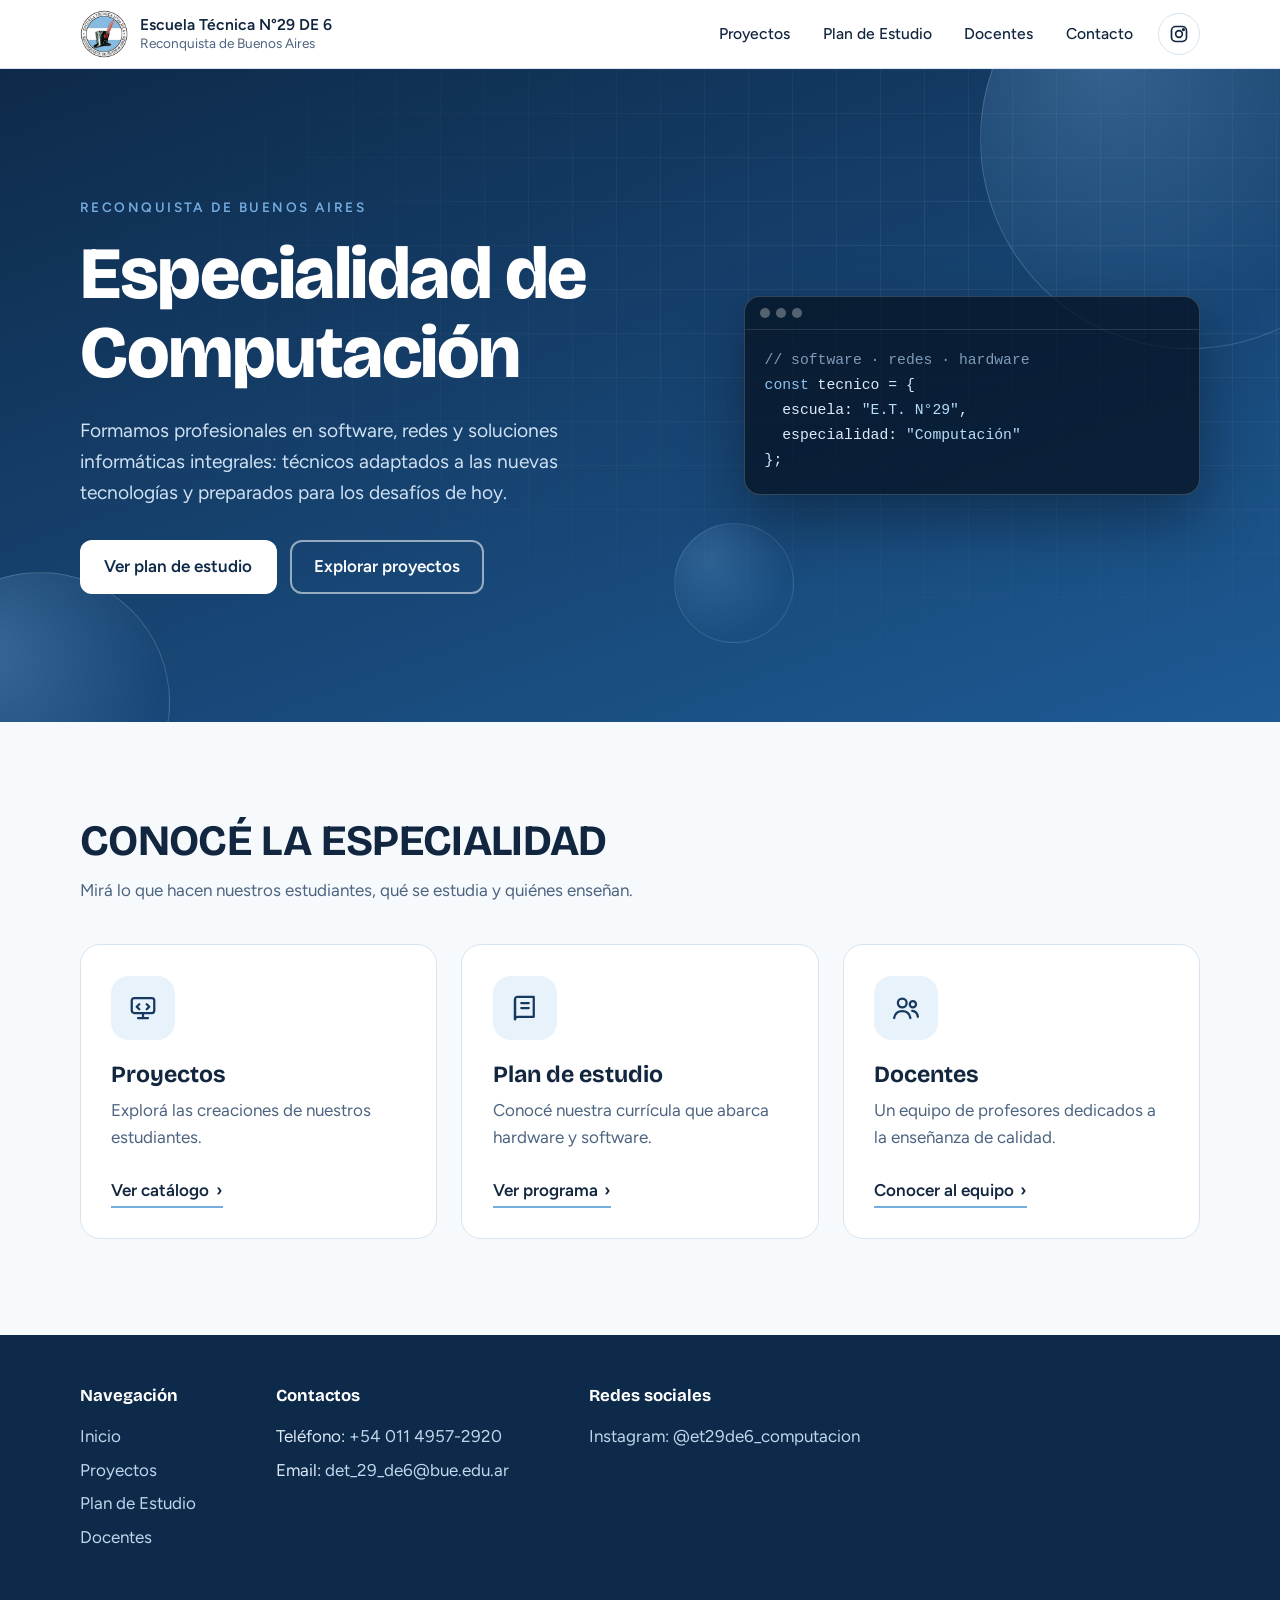
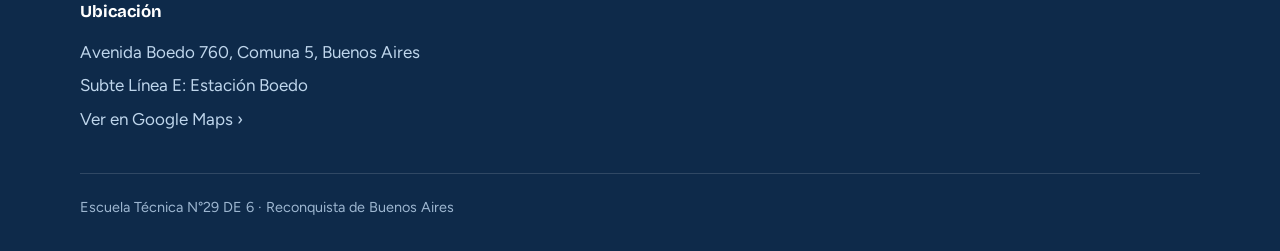
==== index.html @ 1ae5fbd4 "Add files via upload" ====
<!DOCTYPE html>
<html lang="es">
<head>
<meta charset="utf-8">
<meta name="viewport" content="width=device-width, initial-scale=1, viewport-fit=cover">
<title>Especialidad de Computación · Escuela Técnica N°29 DE 6</title>
<link href="https://fonts.googleapis.com/css2?family=Bricolage+Grotesque:wght@600;700;800&family=Figtree:wght@400;500;600&display=swap" rel="stylesheet">
<link rel="stylesheet" href="global.css">
<link rel="stylesheet" href="inicio.css">
</head>
<body>
<header>
  <div class="wrap bar">
    <a class="brand" href="index.html" aria-label="Inicio">
      <!-- Se mantiene la imagen original -->
      <img src="logo.jpg" width="48" height="48" alt="Escudo de la Escuela Técnica N°29 DE 6" style="border-radius:50%;flex:none;display:block;background:#fff">
      <span>Escuela Técnica N°29 DE 6<small>Reconquista de Buenos Aires</small></span>
    </a>
    <button class="burger" aria-label="Abrir menú" aria-expanded="false" aria-controls="menu">
      <svg width="22" height="22" viewBox="0 0 24 24" fill="none" stroke="currentColor" stroke-width="2" stroke-linecap="round"><path d="M3 6h18M3 12h18M3 18h18"/></svg>
    </button>
    <nav class="main" id="menu" aria-label="Principal">
      <!-- ¡ENLACES CORREGIDOS A HTML! -->
      <a href="proyectos.html">Proyectos</a>
      <a href="plan.html">Plan de Estudio</a>
      <a href="docentes.html">Docentes</a>
      <a href="#contacto">Contacto</a>
      <a class="ig" href="https://www.instagram.com/et29de6_computacion" target="_blank" rel="noopener" aria-label="Instagram de la escuela">
        <svg width="20" height="20" viewBox="0 0 24 24" fill="none" stroke="currentColor" stroke-width="2"><rect x="3" y="3" width="18" height="18" rx="5"/><circle cx="12" cy="12" r="4"/><circle cx="17.3" cy="6.7" r="1" fill="currentColor"/></svg>
      </a>
    </nav>
  </div>
</header>

<main id="inicio">
  <div class="hero">
    <span class="ell e1"></span><span class="ell e2"></span><span class="ell e3"></span>
    <div class="wrap">
      <div>
        <p class="eyebrow">Reconquista de Buenos Aires</p>
        <h1>Especialidad de Computación</h1>
        <p>Formamos profesionales en software, redes y soluciones informáticas integrales: técnicos adaptados a las nuevas tecnologías y preparados para los desafíos de hoy.</p>
        <div class="cta">
          <!-- ¡ENLACES CORREGIDOS A HTML! -->
          <a class="btn primary" href="plan.html">Ver plan de estudio</a>
          <a class="btn ghost" href="proyectos.html">Explorar proyectos</a>
        </div>
      </div>
      <div class="term" aria-hidden="true">
        <div class="top"><i></i><i></i><i></i></div>
<pre><span class="c">// software · redes · hardware</span>
<span class="k">const</span> tecnico = {
  escuela: <span class="s">"E.T. N°29"</span>,
  especialidad: <span class="s">"Computación"</span>
};</pre>
      </div>
    </div>
  </div>
  <section class="explore" id="explorar">
    <div class="wrap">
      <div class="head">
        <h2>Conocé la especialidad</h2>
        <p>Mirá lo que hacen nuestros estudiantes, qué se estudia y quiénes enseñan.</p>
      </div>
      <div class="grid">
        <!-- ¡ENLACES CORREGIDOS A HTML! -->
        <a class="card" href="proyectos.html">
          <span class="ico"><svg width="30" height="30" viewBox="0 0 24 24" fill="none" stroke="currentColor" stroke-width="1.8" stroke-linecap="round" stroke-linejoin="round" aria-hidden="true"><rect x="3" y="4" width="18" height="12" rx="2"/><path d="M8 20h8M12 16v4M9 9l-2 2 2 2M15 9l2 2-2 2"/></svg></span>
          <h3>Proyectos</h3>
          <p>Explorá las creaciones de nuestros estudiantes.</p>
          <span class="go">Ver catálogo <span aria-hidden="true">›</span></span>
        </a>
        <a class="card" href="plan.html">
          <span class="ico"><svg width="30" height="30" viewBox="0 0 24 24" fill="none" stroke="currentColor" stroke-width="1.8" stroke-linecap="round" stroke-linejoin="round" aria-hidden="true"><path d="M4 5a2 2 0 0 1 2-2h13v16H6a2 2 0 0 0-2 2z"/><path d="M4 21V5M9 8h6M9 12h6"/></svg></span>
          <h3>Plan de estudio</h3>
          <p>Conocé nuestra currícula que abarca hardware y software.</p>
          <span class="go">Ver programa <span aria-hidden="true">›</span></span>
        </a>
        <a class="card" href="docentes.html">
          <span class="ico"><svg width="30" height="30" viewBox="0 0 24 24" fill="none" stroke="currentColor" stroke-width="1.8" stroke-linecap="round" stroke-linejoin="round" aria-hidden="true"><circle cx="9" cy="8" r="3.5"/><path d="M2.5 20c.6-3.6 3.2-5.5 6.5-5.5s5.9 1.9 6.5 5.5"/><circle cx="17.5" cy="9" r="2.5"/><path d="M17 14.3c2.5.2 4.1 1.8 4.5 4.7"/></svg></span>
          <h3>Docentes</h3>
          <p>Un equipo de profesores dedicados a la enseñanza de calidad.</p>
          <span class="go">Conocer al equipo <span aria-hidden="true">›</span></span>
        </a>
      </div>
    </div>
  </section>
</main>

<!-- Footer compartido -->
<footer id="contacto">
  <div class="wrap">
    <div class="fgrid">
      <!-- ¡ENLACES CORREGIDOS A HTML! -->
      <div><h4>Navegación</h4><ul><li><a href="index.html">Inicio</a></li><li><a href="proyectos.html">Proyectos</a></li><li><a href="plan.html">Plan de Estudio</a></li><li><a href="docentes.html">Docentes</a></li></ul></div>
      <div><h4>Contactos</h4><ul><li>Teléfono: <a href="tel:+541149572920">+54 011 4957-2920</a></li><li>Email: <a href="mailto:det_29_de6@bue.edu.ar">det_29_de6@bue.edu.ar</a></li></ul></div>
      <div><h4>Redes sociales</h4><ul><li><a href="https://www.instagram.com/et29de6_computacion" target="_blank" rel="noopener">Instagram: @et29de6_computacion</a></li></ul></div>
      <div><h4>Ubicación</h4><address>Avenida Boedo 760, Comuna 5, Buenos Aires<span>Subte Línea E: Estación Boedo</span><a href="https://www.google.com/maps/search/?api=1&query=Escuela+T%C3%A9cnica+29+Avenida+Boedo+760+Buenos+Aires" target="_blank" rel="noopener">Ver en Google Maps ›</a></address></div>
    </div>
    <div class="legal">Escuela Técnica N°29 DE 6 · Reconquista de Buenos Aires</div>
  </div>
</footer>
<script src="menu.js"></script>
</body>
</html>
---- global.css ----
:root {
  --celeste:#74ACDF; --celeste-soft:#E8F2FB; --navy:#0E2A4A; --navy-2:#16395F;
  --bg:#F7FAFD; --surface:#FFFFFF; --text:#12263F; --muted:#4D6480; --line:#D7E3F0;
  --hero-a:#0E2A4A; --hero-b:#1E5A94; --on-hero:#FFFFFF;--blue:#1F5FA8;--blue-d:#174A85;--accent:#1F5FA8; --on-hero-muted:#CFE1F3;
  box-sizing:border-box; padding-top:env(safe-area-inset-top,0px); padding-bottom:env(safe-area-inset-bottom,0px);
}
@media (prefers-color-scheme:dark){
  :root:not([data-theme="light"]){--bg:#0B1B2E;--surface:#12294A;--text:#EAF2FB;--muted:#A9BED6;--line:#244467;--celeste-soft:#173659;--hero-a:#071526;--hero-b:#133F6B;--accent:#74ACDF}
}
:root[data-theme="dark"]{--accent:#74ACDF;--bg:#0B1B2E;--surface:#12294A;--text:#EAF2FB;--muted:#A9BED6;--line:#244467;--celeste-soft:#173659;--hero-a:#071526;--hero-b:#133F6B}
html{scroll-padding-top:calc(env(safe-area-inset-top,0px) + 76px);scroll-behavior:smooth}
*,*::before,*::after{box-sizing:border-box}
body{margin:0;background:var(--bg);color:var(--text);font-family:"Figtree",system-ui,-apple-system,"Segoe UI",sans-serif;font-size:1.0625rem;line-height:1.6}
h1,h2,h3{font-family:"Bricolage Grotesque","Figtree",system-ui,sans-serif;line-height:1.08;margin:0}
a{color:inherit; text-decoration:none}
:focus-visible{outline:3px solid var(--celeste);outline-offset:3px;border-radius:6px}
.wrap{width:min(1120px,100% - 2.5rem);margin-inline:auto}

/* Header */
header{position:sticky;top:0;z-index:10;background:color-mix(in srgb,var(--surface) 92%,transparent);backdrop-filter:blur(10px);border-bottom:1px solid var(--line);padding-top:env(safe-area-inset-top,0px)}
.bar{display:flex;align-items:center;gap:1.5rem;min-height:68px}
.brand{display:flex;align-items:center;gap:.75rem;font-weight:600;line-height:1.2;font-size:.98rem}
.brand svg{flex:none}
.brand small{display:block;font-weight:400;color:var(--muted);font-size:.85rem}
nav.main{margin-left:auto;display:flex;align-items:center;gap:.25rem}
nav.main a{padding:.55rem .9rem;border-radius:999px;font-weight:500;font-size:.98rem;color:var(--text)}
nav.main a:hover, nav.main a.active{background:var(--celeste-soft)}
.ig{display:grid;place-items:center;width:42px;height:42px;border-radius:50%;border:1px solid var(--line);margin-left:.4rem}
nav.main .ig{padding:0}
.ig:hover{background:var(--celeste-soft)}
.burger{display:none;margin-left:auto;width:44px;height:44px;border:1px solid var(--line);border-radius:12px;background:transparent;color:var(--text);cursor:pointer}

/* Footer */
footer{background:var(--navy);color:#DCE9F6;padding:3rem 0 calc(2rem + env(safe-area-inset-bottom,0px))}
.fgrid{display:flex;flex-wrap:wrap;gap:3rem 5rem}
footer h4{margin:0 0 .8rem;font-family:"Bricolage Grotesque",sans-serif;font-size:1.05rem;color:#fff}
footer ul{list-style:none;margin:0;padding:0;display:grid;gap:.4rem}
footer a{color:#BFD6EC}
footer a:hover{color:#fff;text-decoration:underline}
footer address{font-style:normal;display:grid;gap:.4rem;color:#BFD6EC}
.legal{margin-top:2.5rem;padding-top:1.4rem;border-top:1px solid rgba(255,255,255,.14);font-size:.9rem;color:#9DB6D0}

@media (max-width:860px){
  .burger{display:grid;place-items:center}
  nav.main{display:none;position:absolute;left:0;right:0;top:100%;flex-direction:column;align-items:stretch;background:var(--surface);border-bottom:1px solid var(--line);padding:.8rem 1.25rem 1.2rem}
  nav.main.open{display:flex}
  nav.main a{padding:.85rem 1rem}
  .ig{margin:.4rem 0 0;width:100%;border-radius:12px;height:46px}
}
---- inicio.css ----
.hero{position:relative;overflow:hidden;color:var(--on-hero);background:linear-gradient(160deg,var(--hero-a),var(--hero-b));padding:clamp(4rem,10vw,8rem) 0 clamp(4.5rem,10vw,8rem)}
.hero::before{content:"";position:absolute;inset:0;background-image:linear-gradient(rgba(255,255,255,.06) 1px,transparent 1px),linear-gradient(90deg,rgba(255,255,255,.06) 1px,transparent 1px);background-size:44px 44px;mask-image:radial-gradient(ellipse at 80% 30%,#000 10%,transparent 70%)}
.hero .wrap{position:relative;display:grid;grid-template-columns:1.15fr .85fr;gap:3rem;align-items:center}
.hero h1{font-size:clamp(2.6rem,6.2vw,4.6rem);font-weight:800;letter-spacing:-.02em}
.hero p{max-width:34rem;margin:1.4rem 0 2rem;font-size:1.2rem;color:var(--on-hero-muted)}
.cta{display:flex;flex-wrap:wrap;gap:.8rem}
.btn{display:inline-flex;align-items:center;min-height:48px;padding:.7rem 1.4rem;border-radius:12px;font-weight:600;border:2px solid transparent}
.btn.primary{background:#fff;color:var(--navy)}
.btn.primary:hover{background:var(--celeste-soft)}
.btn.ghost{border-color:rgba(255,255,255,.55);color:#fff}
.btn.ghost:hover{background:rgba(255,255,255,.12)}
.term{background:rgba(5,16,30,.72);border:1px solid rgba(255,255,255,.18);border-radius:16px;box-shadow:0 24px 60px rgba(0,0,0,.35);overflow:hidden;font-family:ui-monospace,SFMono-Regular,Menlo,Consolas,monospace;font-size:.92rem}
.term .top{display:flex;gap:6px;padding:.7rem .9rem;border-bottom:1px solid rgba(255,255,255,.12)}
.term .top i{width:10px;height:10px;border-radius:50%;background:rgba(255,255,255,.3)}
.term pre{margin:0;padding:1.1rem 1.2rem 1.3rem;color:#DCEBFA;line-height:1.7;overflow-x:auto}
.term .k{color:#8FC3F2} .term .s{color:#B9DBFA} .term .c{color:#7F9BB8}
section.explore{padding:clamp(3.5rem,8vw,6rem) 0}
.head{max-width:36rem;margin-bottom:2.5rem}
.head h2{font-size:clamp(1.9rem,4vw,2.7rem);font-weight:700;letter-spacing:-.015em;text-transform:uppercase}
.head p{color:var(--muted);margin:.8rem 0 0}
.grid{display:grid;grid-template-columns:repeat(3,1fr);gap:1.5rem}
.card{display:flex;flex-direction:column;background:var(--surface);border:1px solid var(--line);border-radius:20px;padding:1.9rem;transition:transform .2s,border-color .2s}
.card:hover{transform:translateY(-4px);border-color:var(--celeste)}
.ico{display:grid;place-items:center;width:64px;height:64px;border-radius:18px;background:var(--celeste-soft);color:var(--navy-2);margin-bottom:1.4rem}
.card h3{font-size:1.45rem;font-weight:700;margin-bottom:.6rem}
.card p{margin:0 0 1.6rem;color:var(--muted);flex:1}
.card .go{font-weight:600;display:inline-flex;align-items:center;gap:.4rem;border-bottom:2px solid var(--celeste);align-self:flex-start;padding-bottom:2px}
.eyebrow{margin:0 0 1rem!important;font-size:.85rem!important;font-weight:600;letter-spacing:.18em;text-transform:uppercase;color:var(--celeste)!important}
.ell{position:absolute;border-radius:50%;pointer-events:none;border:1px solid rgba(255,255,255,.16);background:radial-gradient(circle at 30% 30%,rgba(116,172,223,.35),rgba(116,172,223,0) 70%)}
.e1{width:420px;height:420px;right:-120px;top:-140px}.e2{width:260px;height:260px;left:-90px;bottom:-110px}.e3{width:120px;height:120px;right:38%;bottom:12%;opacity:.7}
@media (max-width:860px){.hero .wrap{grid-template-columns:1fr} .term{display:none} .grid{grid-template-columns:1fr}}
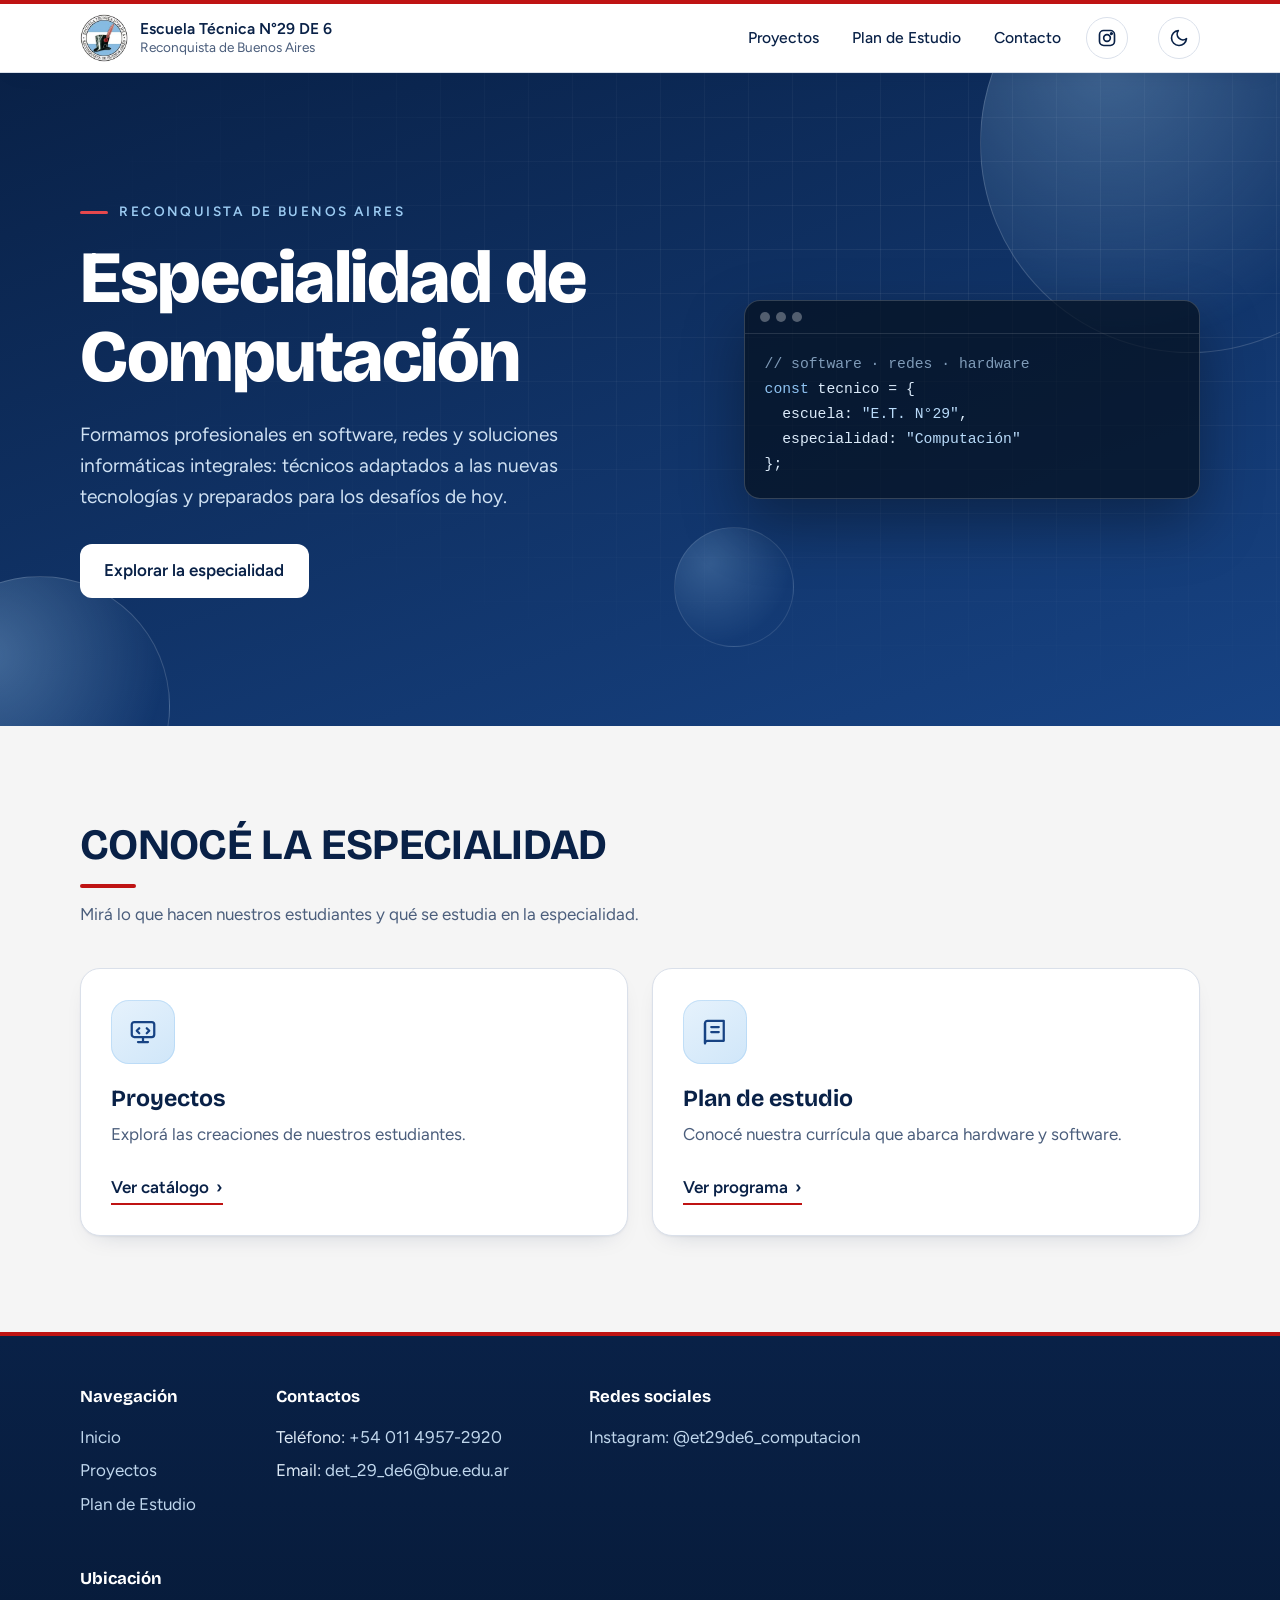
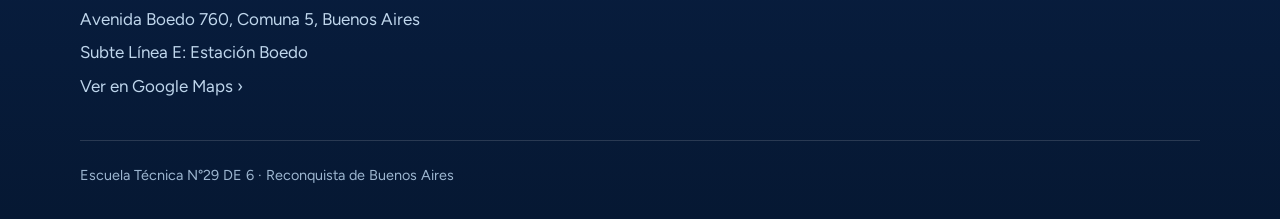
==== commit 9f855448: "Add files via upload" ====
--- a/index.html
+++ b/index.html
@@ -1,105 +1,97 @@
-<!DOCTYPE html>
-<html lang="es">
-<head>
-<meta charset="utf-8">
-<meta name="viewport" content="width=device-width, initial-scale=1, viewport-fit=cover">
-<title>Especialidad de Computación · Escuela Técnica N°29 DE 6</title>
-<link href="https://fonts.googleapis.com/css2?family=Bricolage+Grotesque:wght@600;700;800&family=Figtree:wght@400;500;600&display=swap" rel="stylesheet">
-<link rel="stylesheet" href="global.css">
-<link rel="stylesheet" href="inicio.css">
-</head>
-<body>
-<header>
-  <div class="wrap bar">
-    <a class="brand" href="index.html" aria-label="Inicio">
-      <!-- Se mantiene la imagen original -->
-      <img src="logo.jpg" width="48" height="48" alt="Escudo de la Escuela Técnica N°29 DE 6" style="border-radius:50%;flex:none;display:block;background:#fff">
-      <span>Escuela Técnica N°29 DE 6<small>Reconquista de Buenos Aires</small></span>
-    </a>
-    <button class="burger" aria-label="Abrir menú" aria-expanded="false" aria-controls="menu">
-      <svg width="22" height="22" viewBox="0 0 24 24" fill="none" stroke="currentColor" stroke-width="2" stroke-linecap="round"><path d="M3 6h18M3 12h18M3 18h18"/></svg>
-    </button>
-    <nav class="main" id="menu" aria-label="Principal">
-      <!-- ¡ENLACES CORREGIDOS A HTML! -->
-      <a href="proyectos.html">Proyectos</a>
-      <a href="plan.html">Plan de Estudio</a>
-      <a href="docentes.html">Docentes</a>
-      <a href="#contacto">Contacto</a>
-      <a class="ig" href="https://www.instagram.com/et29de6_computacion" target="_blank" rel="noopener" aria-label="Instagram de la escuela">
-        <svg width="20" height="20" viewBox="0 0 24 24" fill="none" stroke="currentColor" stroke-width="2"><rect x="3" y="3" width="18" height="18" rx="5"/><circle cx="12" cy="12" r="4"/><circle cx="17.3" cy="6.7" r="1" fill="currentColor"/></svg>
-      </a>
-    </nav>
-  </div>
-</header>
-
-<main id="inicio">
-  <div class="hero">
-    <span class="ell e1"></span><span class="ell e2"></span><span class="ell e3"></span>
-    <div class="wrap">
-      <div>
-        <p class="eyebrow">Reconquista de Buenos Aires</p>
-        <h1>Especialidad de Computación</h1>
-        <p>Formamos profesionales en software, redes y soluciones informáticas integrales: técnicos adaptados a las nuevas tecnologías y preparados para los desafíos de hoy.</p>
-        <div class="cta">
-          <!-- ¡ENLACES CORREGIDOS A HTML! -->
-          <a class="btn primary" href="plan.html">Ver plan de estudio</a>
-          <a class="btn ghost" href="proyectos.html">Explorar proyectos</a>
-        </div>
-      </div>
-      <div class="term" aria-hidden="true">
-        <div class="top"><i></i><i></i><i></i></div>
-<pre><span class="c">// software · redes · hardware</span>
-<span class="k">const</span> tecnico = {
-  escuela: <span class="s">"E.T. N°29"</span>,
-  especialidad: <span class="s">"Computación"</span>
-};</pre>
-      </div>
-    </div>
-  </div>
-  <section class="explore" id="explorar">
-    <div class="wrap">
-      <div class="head">
-        <h2>Conocé la especialidad</h2>
-        <p>Mirá lo que hacen nuestros estudiantes, qué se estudia y quiénes enseñan.</p>
-      </div>
-      <div class="grid">
-        <!-- ¡ENLACES CORREGIDOS A HTML! -->
-        <a class="card" href="proyectos.html">
-          <span class="ico"><svg width="30" height="30" viewBox="0 0 24 24" fill="none" stroke="currentColor" stroke-width="1.8" stroke-linecap="round" stroke-linejoin="round" aria-hidden="true"><rect x="3" y="4" width="18" height="12" rx="2"/><path d="M8 20h8M12 16v4M9 9l-2 2 2 2M15 9l2 2-2 2"/></svg></span>
-          <h3>Proyectos</h3>
-          <p>Explorá las creaciones de nuestros estudiantes.</p>
-          <span class="go">Ver catálogo <span aria-hidden="true">›</span></span>
-        </a>
-        <a class="card" href="plan.html">
-          <span class="ico"><svg width="30" height="30" viewBox="0 0 24 24" fill="none" stroke="currentColor" stroke-width="1.8" stroke-linecap="round" stroke-linejoin="round" aria-hidden="true"><path d="M4 5a2 2 0 0 1 2-2h13v16H6a2 2 0 0 0-2 2z"/><path d="M4 21V5M9 8h6M9 12h6"/></svg></span>
-          <h3>Plan de estudio</h3>
-          <p>Conocé nuestra currícula que abarca hardware y software.</p>
-          <span class="go">Ver programa <span aria-hidden="true">›</span></span>
-        </a>
-        <a class="card" href="docentes.html">
-          <span class="ico"><svg width="30" height="30" viewBox="0 0 24 24" fill="none" stroke="currentColor" stroke-width="1.8" stroke-linecap="round" stroke-linejoin="round" aria-hidden="true"><circle cx="9" cy="8" r="3.5"/><path d="M2.5 20c.6-3.6 3.2-5.5 6.5-5.5s5.9 1.9 6.5 5.5"/><circle cx="17.5" cy="9" r="2.5"/><path d="M17 14.3c2.5.2 4.1 1.8 4.5 4.7"/></svg></span>
-          <h3>Docentes</h3>
-          <p>Un equipo de profesores dedicados a la enseñanza de calidad.</p>
-          <span class="go">Conocer al equipo <span aria-hidden="true">›</span></span>
-        </a>
-      </div>
-    </div>
-  </section>
-</main>
-
-<!-- Footer compartido -->
-<footer id="contacto">
-  <div class="wrap">
-    <div class="fgrid">
-      <!-- ¡ENLACES CORREGIDOS A HTML! -->
-      <div><h4>Navegación</h4><ul><li><a href="index.html">Inicio</a></li><li><a href="proyectos.html">Proyectos</a></li><li><a href="plan.html">Plan de Estudio</a></li><li><a href="docentes.html">Docentes</a></li></ul></div>
-      <div><h4>Contactos</h4><ul><li>Teléfono: <a href="tel:+541149572920">+54 011 4957-2920</a></li><li>Email: <a href="mailto:det_29_de6@bue.edu.ar">det_29_de6@bue.edu.ar</a></li></ul></div>
-      <div><h4>Redes sociales</h4><ul><li><a href="https://www.instagram.com/et29de6_computacion" target="_blank" rel="noopener">Instagram: @et29de6_computacion</a></li></ul></div>
-      <div><h4>Ubicación</h4><address>Avenida Boedo 760, Comuna 5, Buenos Aires<span>Subte Línea E: Estación Boedo</span><a href="https://www.google.com/maps/search/?api=1&query=Escuela+T%C3%A9cnica+29+Avenida+Boedo+760+Buenos+Aires" target="_blank" rel="noopener">Ver en Google Maps ›</a></address></div>
-    </div>
-    <div class="legal">Escuela Técnica N°29 DE 6 · Reconquista de Buenos Aires</div>
-  </div>
-</footer>
-<script src="menu.js"></script>
-</body>
+<!DOCTYPE html>
+<html lang="es">
+<head>
+<meta charset="utf-8">
+<meta name="viewport" content="width=device-width, initial-scale=1, viewport-fit=cover">
+<title>Especialidad de Computación · Escuela Técnica N°29 DE 6</title>
+<link href="https://fonts.googleapis.com/css2?family=Bricolage+Grotesque:wght@600;700;800&family=Figtree:wght@400;500;600&display=swap" rel="stylesheet">
+<link rel="stylesheet" href="global.css">
+<link rel="stylesheet" href="inicio.css">
+<script src="menu.js"></script>
+</head>
+<body>
+<header>
+  <div class="wrap bar">
+    <a class="brand" href="index.html" aria-label="Inicio">
+      <!-- Se mantiene la imagen original -->
+      <img src="logo.jpg" width="48" height="48" alt="Escudo de la Escuela Técnica N°29 DE 6" style="border-radius:50%;flex:none;display:block;background:#fff">
+      <span>Escuela Técnica N°29 DE 6<small>Reconquista de Buenos Aires</small></span>
+    </a>
+    <button class="burger" aria-label="Abrir menú" aria-expanded="false" aria-controls="menu">
+      <svg width="22" height="22" viewBox="0 0 24 24" fill="none" stroke="currentColor" stroke-width="2" stroke-linecap="round"><path d="M3 6h18M3 12h18M3 18h18"/></svg>
+    </button>
+    <nav class="main" id="menu" aria-label="Principal">
+      <!-- ¡ENLACES CORREGIDOS A HTML! -->
+      <a href="proyectos.html">Proyectos</a>
+      <a href="plan.html">Plan de Estudio</a>
+      <a href="#contacto">Contacto</a>
+      <a class="ig" href="https://www.instagram.com/et29de6_computacion" target="_blank" rel="noopener" aria-label="Instagram de la escuela">
+        <svg width="20" height="20" viewBox="0 0 24 24" fill="none" stroke="currentColor" stroke-width="2"><rect x="3" y="3" width="18" height="18" rx="5"/><circle cx="12" cy="12" r="4"/><circle cx="17.3" cy="6.7" r="1" fill="currentColor"/></svg>
+      </a>
+    </nav>
+  </div>
+</header>
+
+<main id="inicio">
+  <div class="hero">
+    <span class="ell e1"></span><span class="ell e2"></span><span class="ell e3"></span>
+    <div class="wrap">
+      <div>
+        <p class="eyebrow">Reconquista de Buenos Aires</p>
+        <h1>Especialidad de Computación</h1>
+        <p>Formamos profesionales en software, redes y soluciones informáticas integrales: técnicos adaptados a las nuevas tecnologías y preparados para los desafíos de hoy.</p>
+        <div class="cta">
+          <!-- ¡ENLACES CORREGIDOS A HTML! -->
+          <a class="btn primary" href="#explorar">Explorar la especialidad</a>
+        </div>
+      </div>
+      <div class="term" aria-hidden="true">
+        <div class="top"><i></i><i></i><i></i></div>
+<pre><span class="c">// software · redes · hardware</span>
+<span class="k">const</span> tecnico = {
+  escuela: <span class="s">"E.T. N°29"</span>,
+  especialidad: <span class="s">"Computación"</span>
+};</pre>
+      </div>
+    </div>
+  </div>
+  <section class="explore" id="explorar">
+    <div class="wrap">
+      <div class="head">
+        <h2>Conocé la especialidad</h2>
+        <p>Mirá lo que hacen nuestros estudiantes y qué se estudia en la especialidad.</p>
+      </div>
+      <div class="grid">
+        <!-- ¡ENLACES CORREGIDOS A HTML! -->
+        <a class="card" href="proyectos.html">
+          <span class="ico"><svg width="30" height="30" viewBox="0 0 24 24" fill="none" stroke="currentColor" stroke-width="1.8" stroke-linecap="round" stroke-linejoin="round" aria-hidden="true"><rect x="3" y="4" width="18" height="12" rx="2"/><path d="M8 20h8M12 16v4M9 9l-2 2 2 2M15 9l2 2-2 2"/></svg></span>
+          <h3>Proyectos</h3>
+          <p>Explorá las creaciones de nuestros estudiantes.</p>
+          <span class="go">Ver catálogo <span aria-hidden="true">›</span></span>
+        </a>
+        <a class="card" href="plan.html">
+          <span class="ico"><svg width="30" height="30" viewBox="0 0 24 24" fill="none" stroke="currentColor" stroke-width="1.8" stroke-linecap="round" stroke-linejoin="round" aria-hidden="true"><path d="M4 5a2 2 0 0 1 2-2h13v16H6a2 2 0 0 0-2 2z"/><path d="M4 21V5M9 8h6M9 12h6"/></svg></span>
+          <h3>Plan de estudio</h3>
+          <p>Conocé nuestra currícula que abarca hardware y software.</p>
+          <span class="go">Ver programa <span aria-hidden="true">›</span></span>
+        </a>
+      </div>
+    </div>
+  </section>
+</main>
+
+<!-- Footer compartido -->
+<footer id="contacto">
+  <div class="wrap">
+    <div class="fgrid">
+      <!-- ¡ENLACES CORREGIDOS A HTML! -->
+      <div><h4>Navegación</h4><ul><li><a href="index.html">Inicio</a></li><li><a href="proyectos.html">Proyectos</a></li><li><a href="plan.html">Plan de Estudio</a></li></ul></div>
+      <div><h4>Contactos</h4><ul><li>Teléfono: <a href="tel:+541149572920">+54 011 4957-2920</a></li><li>Email: <a href="mailto:det_29_de6@bue.edu.ar">det_29_de6@bue.edu.ar</a></li></ul></div>
+      <div><h4>Redes sociales</h4><ul><li><a href="https://www.instagram.com/et29de6_computacion" target="_blank" rel="noopener">Instagram: @et29de6_computacion</a></li></ul></div>
+      <div><h4>Ubicación</h4><address>Avenida Boedo 760, Comuna 5, Buenos Aires<span>Subte Línea E: Estación Boedo</span><a href="https://www.google.com/maps/search/?api=1&query=Escuela+T%C3%A9cnica+29+Avenida+Boedo+760+Buenos+Aires" target="_blank" rel="noopener">Ver en Google Maps ›</a></address></div>
+    </div>
+    <div class="legal">Escuela Técnica N°29 DE 6 · Reconquista de Buenos Aires</div>
+  </div>
+</footer>
+</body>
 </html>
--- a/global.css
+++ b/global.css
@@ -1,23 +1,29 @@
 :root {
-  --celeste:#74ACDF; --celeste-soft:#E8F2FB; --navy:#0E2A4A; --navy-2:#16395F;
-  --bg:#F7FAFD; --surface:#FFFFFF; --text:#12263F; --muted:#4D6480; --line:#D7E3F0;
-  --hero-a:#0E2A4A; --hero-b:#1E5A94; --on-hero:#FFFFFF;--blue:#1F5FA8;--blue-d:#174A85;--accent:#1F5FA8; --on-hero-muted:#CFE1F3;
+  /* Paleta: azul marino, azul, blanco hueso, rojo + celeste clarito */
+  --navy:#092147; --navy-2:#174384; --blue:#174384; --blue-d:#0F3166; --accent:#174384;
+  --red:#BF1313; --celeste:#9CCBF2; --celeste-soft:#E6F2FC;
+  --bg:#F5F5F5; --surface:#FFFFFF; --text:#092147; --muted:#4B5E7C; --line:#DAE0EA;
+  --hero-a:#092147; --hero-b:#174384; --on-hero:#FFFFFF; --on-hero-muted:#CFE1F3;
   box-sizing:border-box; padding-top:env(safe-area-inset-top,0px); padding-bottom:env(safe-area-inset-bottom,0px);
 }
 @media (prefers-color-scheme:dark){
-  :root:not([data-theme="light"]){--bg:#0B1B2E;--surface:#12294A;--text:#EAF2FB;--muted:#A9BED6;--line:#244467;--celeste-soft:#173659;--hero-a:#071526;--hero-b:#133F6B;--accent:#74ACDF}
+  :root:not([data-theme="light"]){--bg:#061529;--surface:#0B2347;--text:#F5F5F5;--muted:#A9BCD6;--line:#1E3A66;--celeste-soft:#12305C;--hero-a:#04101F;--hero-b:#0F3066;--accent:#9CCBF2;--red:#E5484D}
 }
-:root[data-theme="dark"]{--accent:#74ACDF;--bg:#0B1B2E;--surface:#12294A;--text:#EAF2FB;--muted:#A9BED6;--line:#244467;--celeste-soft:#173659;--hero-a:#071526;--hero-b:#133F6B}
+:root[data-theme="dark"]{--bg:#061529;--surface:#0B2347;--text:#F5F5F5;--muted:#A9BCD6;--line:#1E3A66;--celeste-soft:#12305C;--hero-a:#04101F;--hero-b:#0F3066;--accent:#9CCBF2;--red:#E5484D}
 html{scroll-padding-top:calc(env(safe-area-inset-top,0px) + 76px);scroll-behavior:smooth}
 *,*::before,*::after{box-sizing:border-box}
 body{margin:0;background:var(--bg);color:var(--text);font-family:"Figtree",system-ui,-apple-system,"Segoe UI",sans-serif;font-size:1.0625rem;line-height:1.6}
 h1,h2,h3{font-family:"Bricolage Grotesque","Figtree",system-ui,sans-serif;line-height:1.08;margin:0}
 a{color:inherit; text-decoration:none}
-:focus-visible{outline:3px solid var(--celeste);outline-offset:3px;border-radius:6px}
+:focus-visible{outline:3px solid var(--accent);outline-offset:3px;border-radius:6px}
 .wrap{width:min(1120px,100% - 2.5rem);margin-inline:auto}
 
+/* Detalle rojo bajo los títulos */
+.phead h1::after,.head h2::after{content:"";display:block;width:56px;height:4px;border-radius:2px;background:var(--red);margin:1rem 0 0}
+.center h1::after{margin-inline:auto}
+
 /* Header */
-header{position:sticky;top:0;z-index:10;background:color-mix(in srgb,var(--surface) 92%,transparent);backdrop-filter:blur(10px);border-bottom:1px solid var(--line);padding-top:env(safe-area-inset-top,0px)}
+header{position:sticky;top:0;z-index:10;background:color-mix(in srgb,var(--surface) 92%,transparent);backdrop-filter:blur(10px);border-top:4px solid var(--red);border-bottom:1px solid var(--line);padding-top:env(safe-area-inset-top,0px)}
 .bar{display:flex;align-items:center;gap:1.5rem;min-height:68px}
 .brand{display:flex;align-items:center;gap:.75rem;font-weight:600;line-height:1.2;font-size:.98rem}
 .brand svg{flex:none}
@@ -31,7 +37,7 @@
 .burger{display:none;margin-left:auto;width:44px;height:44px;border:1px solid var(--line);border-radius:12px;background:transparent;color:var(--text);cursor:pointer}
 
 /* Footer */
-footer{background:var(--navy);color:#DCE9F6;padding:3rem 0 calc(2rem + env(safe-area-inset-bottom,0px))}
+footer{border-top:4px solid var(--red);background:var(--navy);color:#DCE9F6;padding:3rem 0 calc(2rem + env(safe-area-inset-bottom,0px))}
 .fgrid{display:flex;flex-wrap:wrap;gap:3rem 5rem}
 footer h4{margin:0 0 .8rem;font-family:"Bricolage Grotesque",sans-serif;font-size:1.05rem;color:#fff}
 footer ul{list-style:none;margin:0;padding:0;display:grid;gap:.4rem}
@@ -46,4 +52,77 @@
   nav.main.open{display:flex}
   nav.main a{padding:.85rem 1rem}
   .ig{margin:.4rem 0 0;width:100%;border-radius:12px;height:46px}
-}+}
+/* ===== Mejoras visuales ===== */
+header{box-shadow:0 8px 24px -18px rgba(9,33,71,.45)}
+footer{background:linear-gradient(180deg,var(--navy),#061833)}
+::selection{background:var(--red);color:#fff}
+.btn{transition:transform .2s,background .2s}
+.btn:hover{transform:translateY(-2px)}
+.hero .eyebrow::before{content:"";display:inline-block;width:28px;height:3px;border-radius:2px;background:#E5484D;vertical-align:middle;margin-right:.7rem}
+
+/* Banner de título en las páginas internas (igual que el inicio) */
+main .phead{position:relative;overflow:hidden;margin-top:2rem;padding:clamp(2rem,5vw,3.5rem) clamp(1.5rem,5vw,3rem);border-radius:24px;color:var(--on-hero);background:linear-gradient(160deg,var(--hero-a),var(--hero-b))}
+main .phead::before{content:"";position:absolute;inset:0;pointer-events:none;background-image:linear-gradient(rgba(255,255,255,.06) 1px,transparent 1px),linear-gradient(90deg,rgba(255,255,255,.06) 1px,transparent 1px);background-size:44px 44px;mask-image:radial-gradient(ellipse at 85% 20%,#000 5%,transparent 70%)}
+main .phead>*{position:relative}
+main .phead h1{color:#fff;margin-bottom:0;letter-spacing:-.015em}
+main .phead h1::after{background:#E5484D}
+main .phead p{color:var(--on-hero-muted);margin:1.1rem 0 0}
+.center p{margin-inline:auto}
+
+/* Tarjetas con relieve suave */
+main .card{box-shadow:0 1px 2px rgba(9,33,71,.05),0 10px 26px -16px rgba(9,33,71,.25)}
+main .card:hover{box-shadow:0 18px 36px -16px rgba(9,33,71,.4)}
+main .ico{background:linear-gradient(145deg,var(--celeste-soft),color-mix(in srgb,var(--celeste) 30%,var(--celeste-soft)));box-shadow:inset 0 0 0 1px color-mix(in srgb,var(--celeste) 45%,transparent)}
+
+/* Plan de estudio y fotos */
+.mat i{box-shadow:0 10px 22px -12px rgba(9,33,71,.45);transition:transform .2s}
+.mat:hover i{transform:translateY(-3px) scale(1.04)}
+.galeria img{box-shadow:0 14px 30px -18px rgba(9,33,71,.5)}
+.chip{transition:background .2s,transform .2s}
+.chip:hover{transform:translateY(-1px)}
+@media (prefers-reduced-motion:reduce){*{transition:none!important;scroll-behavior:auto!important}}
+main .phead + .chips{margin-top:1.75rem}
+/* ===== Tema claro/oscuro: variables extra ===== */
+:root{--tip-bg:#092147;--tip-fg:#FFFFFF;color-scheme:light}
+@media (prefers-color-scheme:dark){:root:not([data-theme="light"]){--tip-bg:#F5F5F5;--tip-fg:#092147;color-scheme:dark}}
+:root[data-theme="light"]{--tip-bg:#092147;--tip-fg:#FFFFFF;color-scheme:light}
+:root[data-theme="dark"]{--tip-bg:#F5F5F5;--tip-fg:#092147;color-scheme:dark}
+
+/* ===== Sugerencias (tooltips) ===== */
+[data-tip]{position:relative}
+[data-tip]::after{content:attr(data-tip);position:absolute;top:calc(100% + 10px);left:0;z-index:30;white-space:nowrap;padding:.45rem .75rem;border-radius:8px;background:var(--tip-bg);color:var(--tip-fg);font:500 .85rem/1.2 "Figtree",system-ui,sans-serif;box-shadow:0 8px 20px -8px rgba(9,33,71,.5);opacity:0;transform:translateY(-4px);pointer-events:none;transition:opacity .15s,transform .15s}
+[data-tip]::before{content:"";position:absolute;top:calc(100% + 5px);left:22px;z-index:30;width:10px;height:10px;background:var(--tip-bg);transform:translateY(-4px) rotate(45deg);opacity:0;pointer-events:none;transition:opacity .15s,transform .15s}
+@media (hover:hover){
+  [data-tip]:hover::after{opacity:1;transform:none;transition-delay:.3s}
+  [data-tip]:hover::before{opacity:1;transform:translateY(0) rotate(45deg);transition-delay:.3s}
+}
+[data-tip]:focus-visible::after{opacity:1;transform:none}
+[data-tip]:focus-visible::before{opacity:1;transform:translateY(0) rotate(45deg)}
+.themebtn[data-tip]::after{left:auto;right:0}
+.themebtn[data-tip]::before{left:auto;right:16px}
+
+/* ===== Botón de tema ===== */
+nav.main{order:1}
+.themebtn{order:2;display:grid;place-items:center;flex:none;width:42px;height:42px;padding:0;margin-left:.4rem;border-radius:50%;border:1px solid var(--line);background:transparent;color:var(--text);cursor:pointer;transition:background .2s,transform .3s}
+.themebtn:hover{background:var(--celeste-soft)}
+.themebtn:active{transform:rotate(25deg) scale(.94)}
+.themebtn .i-sun{display:none}
+:root[data-theme="dark"] .themebtn .i-sun{display:block}
+:root[data-theme="dark"] .themebtn .i-moon{display:none}
+.burger{order:3}
+.brand{min-width:0}
+
+@media (max-width:860px){
+  .bar{gap:.6rem}
+  .themebtn{margin-left:auto;width:44px;height:44px}
+  .burger{margin-left:0}
+  nav.main{order:0}
+}
+@media (max-width:480px){
+  .brand{font-size:.84rem;gap:.55rem}
+  .brand img{width:40px;height:40px}
+  .brand small{font-size:.72rem}
+}
+/* En pantallas táctiles el tooltip del logo no se muestra salvo con teclado */
+@media (hover:none){[data-tip]:not(:focus-visible)::after,[data-tip]:not(:focus-visible)::before{display:none}}
--- a/inicio.css
+++ b/inicio.css
@@ -1,31 +1,31 @@
-.hero{position:relative;overflow:hidden;color:var(--on-hero);background:linear-gradient(160deg,var(--hero-a),var(--hero-b));padding:clamp(4rem,10vw,8rem) 0 clamp(4.5rem,10vw,8rem)}
-.hero::before{content:"";position:absolute;inset:0;background-image:linear-gradient(rgba(255,255,255,.06) 1px,transparent 1px),linear-gradient(90deg,rgba(255,255,255,.06) 1px,transparent 1px);background-size:44px 44px;mask-image:radial-gradient(ellipse at 80% 30%,#000 10%,transparent 70%)}
-.hero .wrap{position:relative;display:grid;grid-template-columns:1.15fr .85fr;gap:3rem;align-items:center}
-.hero h1{font-size:clamp(2.6rem,6.2vw,4.6rem);font-weight:800;letter-spacing:-.02em}
-.hero p{max-width:34rem;margin:1.4rem 0 2rem;font-size:1.2rem;color:var(--on-hero-muted)}
-.cta{display:flex;flex-wrap:wrap;gap:.8rem}
-.btn{display:inline-flex;align-items:center;min-height:48px;padding:.7rem 1.4rem;border-radius:12px;font-weight:600;border:2px solid transparent}
-.btn.primary{background:#fff;color:var(--navy)}
-.btn.primary:hover{background:var(--celeste-soft)}
-.btn.ghost{border-color:rgba(255,255,255,.55);color:#fff}
-.btn.ghost:hover{background:rgba(255,255,255,.12)}
-.term{background:rgba(5,16,30,.72);border:1px solid rgba(255,255,255,.18);border-radius:16px;box-shadow:0 24px 60px rgba(0,0,0,.35);overflow:hidden;font-family:ui-monospace,SFMono-Regular,Menlo,Consolas,monospace;font-size:.92rem}
-.term .top{display:flex;gap:6px;padding:.7rem .9rem;border-bottom:1px solid rgba(255,255,255,.12)}
-.term .top i{width:10px;height:10px;border-radius:50%;background:rgba(255,255,255,.3)}
-.term pre{margin:0;padding:1.1rem 1.2rem 1.3rem;color:#DCEBFA;line-height:1.7;overflow-x:auto}
-.term .k{color:#8FC3F2} .term .s{color:#B9DBFA} .term .c{color:#7F9BB8}
-section.explore{padding:clamp(3.5rem,8vw,6rem) 0}
-.head{max-width:36rem;margin-bottom:2.5rem}
-.head h2{font-size:clamp(1.9rem,4vw,2.7rem);font-weight:700;letter-spacing:-.015em;text-transform:uppercase}
-.head p{color:var(--muted);margin:.8rem 0 0}
-.grid{display:grid;grid-template-columns:repeat(3,1fr);gap:1.5rem}
-.card{display:flex;flex-direction:column;background:var(--surface);border:1px solid var(--line);border-radius:20px;padding:1.9rem;transition:transform .2s,border-color .2s}
-.card:hover{transform:translateY(-4px);border-color:var(--celeste)}
-.ico{display:grid;place-items:center;width:64px;height:64px;border-radius:18px;background:var(--celeste-soft);color:var(--navy-2);margin-bottom:1.4rem}
-.card h3{font-size:1.45rem;font-weight:700;margin-bottom:.6rem}
-.card p{margin:0 0 1.6rem;color:var(--muted);flex:1}
-.card .go{font-weight:600;display:inline-flex;align-items:center;gap:.4rem;border-bottom:2px solid var(--celeste);align-self:flex-start;padding-bottom:2px}
-.eyebrow{margin:0 0 1rem!important;font-size:.85rem!important;font-weight:600;letter-spacing:.18em;text-transform:uppercase;color:var(--celeste)!important}
-.ell{position:absolute;border-radius:50%;pointer-events:none;border:1px solid rgba(255,255,255,.16);background:radial-gradient(circle at 30% 30%,rgba(116,172,223,.35),rgba(116,172,223,0) 70%)}
-.e1{width:420px;height:420px;right:-120px;top:-140px}.e2{width:260px;height:260px;left:-90px;bottom:-110px}.e3{width:120px;height:120px;right:38%;bottom:12%;opacity:.7}
+.hero{position:relative;overflow:hidden;color:var(--on-hero);background:linear-gradient(160deg,var(--hero-a),var(--hero-b));padding:clamp(4rem,10vw,8rem) 0 clamp(4.5rem,10vw,8rem)}
+.hero::before{content:"";position:absolute;inset:0;background-image:linear-gradient(rgba(255,255,255,.06) 1px,transparent 1px),linear-gradient(90deg,rgba(255,255,255,.06) 1px,transparent 1px);background-size:44px 44px;mask-image:radial-gradient(ellipse at 80% 30%,#000 10%,transparent 70%)}
+.hero .wrap{position:relative;display:grid;grid-template-columns:1.15fr .85fr;gap:3rem;align-items:center}
+.hero h1{font-size:clamp(2.6rem,6.2vw,4.6rem);font-weight:800;letter-spacing:-.02em}
+.hero p{max-width:34rem;margin:1.4rem 0 2rem;font-size:1.2rem;color:var(--on-hero-muted)}
+.cta{display:flex;flex-wrap:wrap;gap:.8rem}
+.btn{display:inline-flex;align-items:center;min-height:48px;padding:.7rem 1.4rem;border-radius:12px;font-weight:600;border:2px solid transparent}
+.btn.primary{background:#fff;color:var(--navy)}
+.btn.primary:hover{background:var(--celeste-soft)}
+.btn.ghost{border-color:rgba(255,255,255,.55);color:#fff}
+.btn.ghost:hover{background:rgba(255,255,255,.12)}
+.term{background:rgba(5,16,30,.72);border:1px solid rgba(255,255,255,.18);border-radius:16px;box-shadow:0 24px 60px rgba(0,0,0,.35);overflow:hidden;font-family:ui-monospace,SFMono-Regular,Menlo,Consolas,monospace;font-size:.92rem}
+.term .top{display:flex;gap:6px;padding:.7rem .9rem;border-bottom:1px solid rgba(255,255,255,.12)}
+.term .top i{width:10px;height:10px;border-radius:50%;background:rgba(255,255,255,.3)}
+.term pre{margin:0;padding:1.1rem 1.2rem 1.3rem;color:#DCEBFA;line-height:1.7;overflow-x:auto}
+.term .k{color:#8FC3F2} .term .s{color:#B9DBFA} .term .c{color:#7F9BB8}
+section.explore{padding:clamp(3.5rem,8vw,6rem) 0}
+.head{max-width:36rem;margin-bottom:2.5rem}
+.head h2{font-size:clamp(1.9rem,4vw,2.7rem);font-weight:700;letter-spacing:-.015em;text-transform:uppercase}
+.head p{color:var(--muted);margin:.8rem 0 0}
+.grid{display:grid;grid-template-columns:repeat(2,1fr);gap:1.5rem}
+.card{display:flex;flex-direction:column;background:var(--surface);border:1px solid var(--line);border-radius:20px;padding:1.9rem;transition:transform .2s,border-color .2s}
+.card:hover{transform:translateY(-4px);border-color:var(--celeste)}
+.ico{display:grid;place-items:center;width:64px;height:64px;border-radius:18px;background:var(--celeste-soft);color:var(--accent);margin-bottom:1.4rem}
+.card h3{font-size:1.45rem;font-weight:700;margin-bottom:.6rem}
+.card p{margin:0 0 1.6rem;color:var(--muted);flex:1}
+.card .go{font-weight:600;display:inline-flex;align-items:center;gap:.4rem;border-bottom:2px solid var(--red);align-self:flex-start;padding-bottom:2px}
+.eyebrow{margin:0 0 1rem!important;font-size:.85rem!important;font-weight:600;letter-spacing:.18em;text-transform:uppercase;color:var(--celeste)!important}
+.ell{position:absolute;border-radius:50%;pointer-events:none;border:1px solid rgba(255,255,255,.16);background:radial-gradient(circle at 30% 30%,rgba(156,203,242,.35),rgba(156,203,242,0) 70%)}
+.e1{width:420px;height:420px;right:-120px;top:-140px}.e2{width:260px;height:260px;left:-90px;bottom:-110px}.e3{width:120px;height:120px;right:38%;bottom:12%;opacity:.7}
 @media (max-width:860px){.hero .wrap{grid-template-columns:1fr} .term{display:none} .grid{grid-template-columns:1fr}}
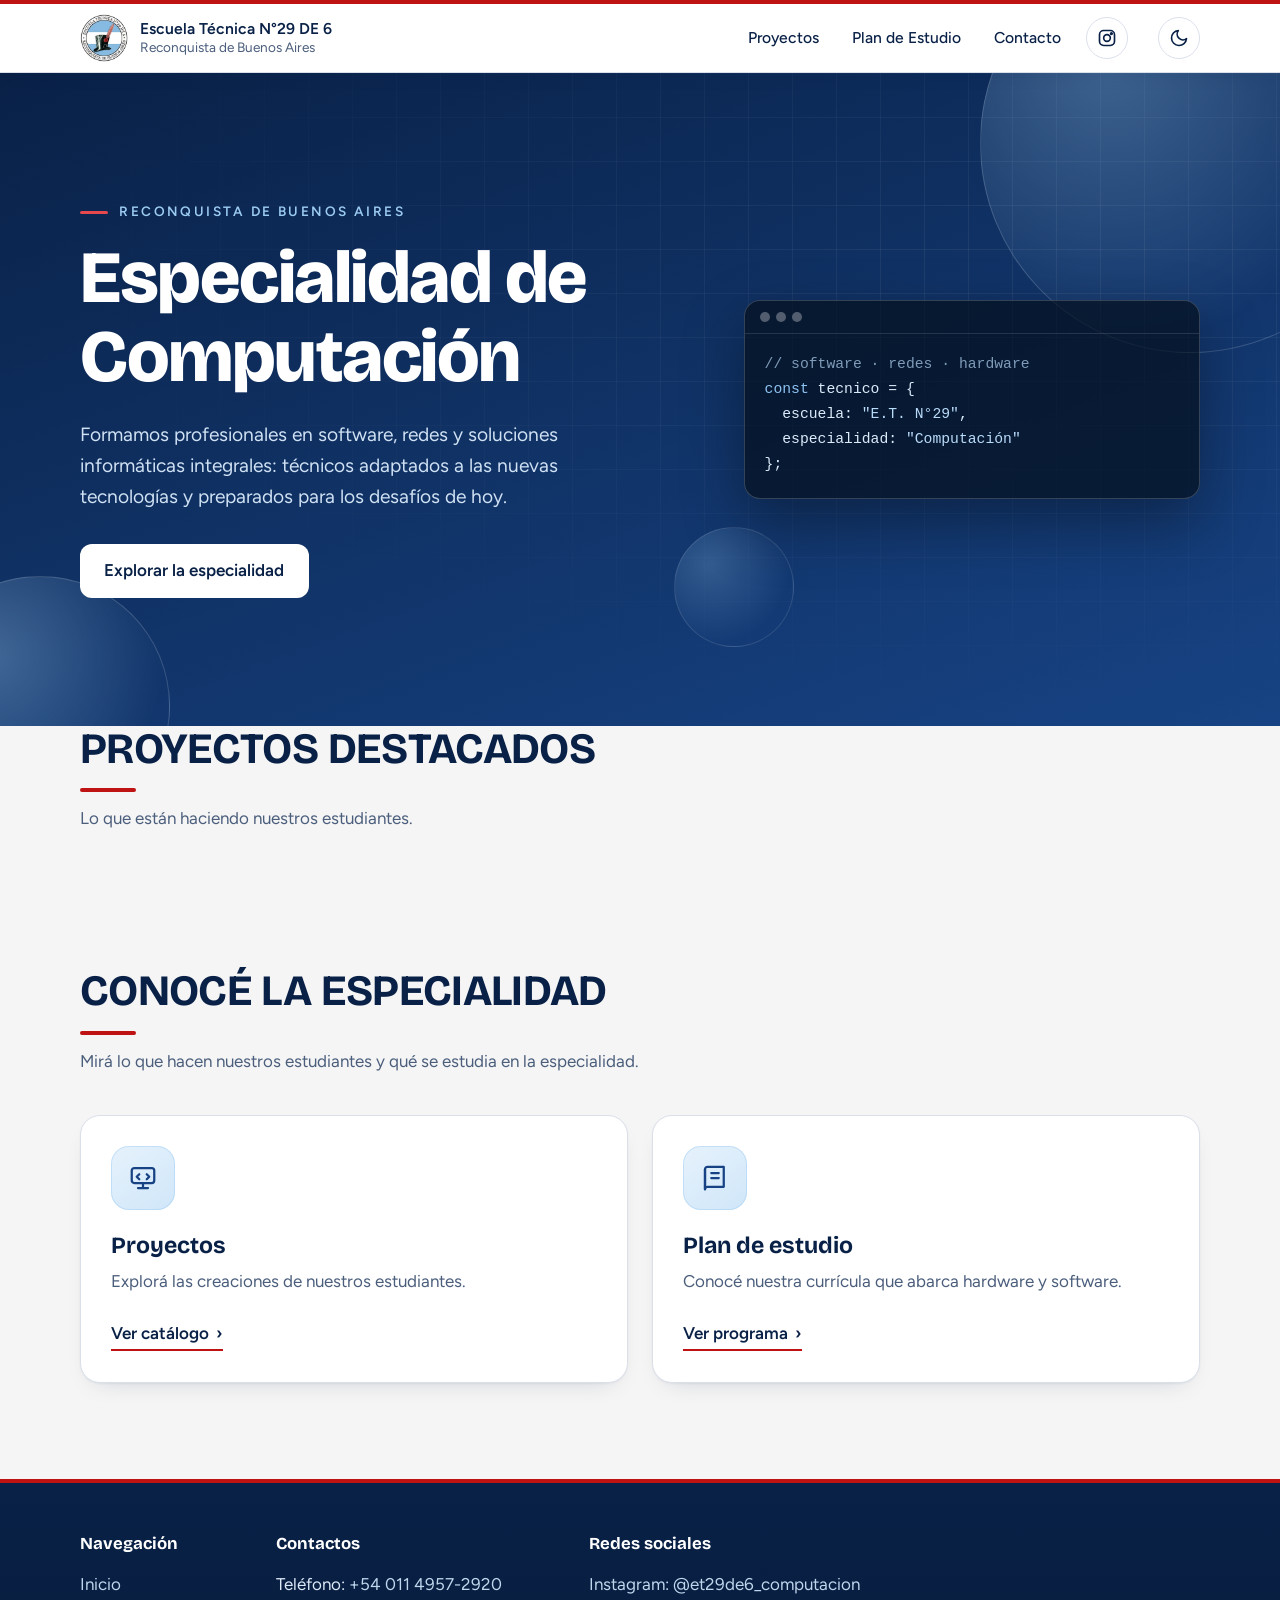
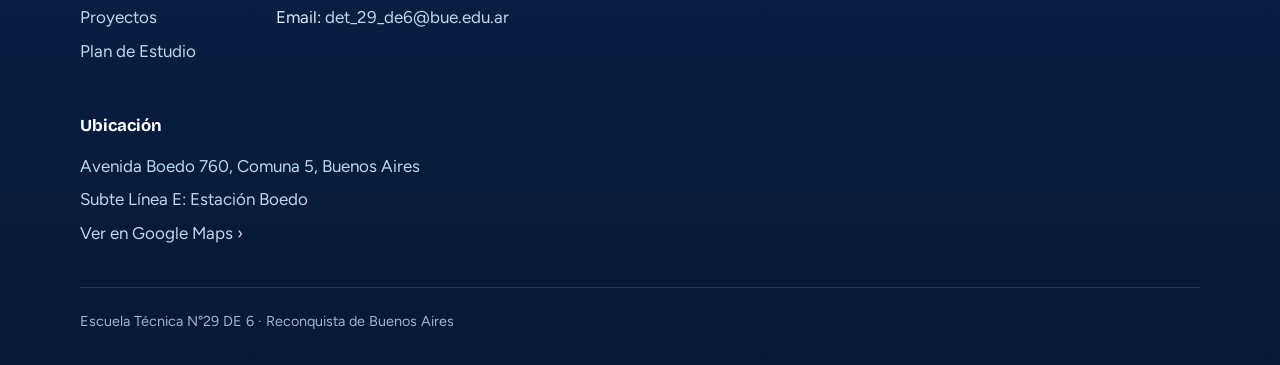
==== commit 078c6ee2: "Add files via upload" ====
--- a/index.html
+++ b/index.html
@@ -7,6 +7,7 @@
 <link href="https://fonts.googleapis.com/css2?family=Bricolage+Grotesque:wght@600;700;800&family=Figtree:wght@400;500;600&display=swap" rel="stylesheet">
 <link rel="stylesheet" href="global.css">
 <link rel="stylesheet" href="inicio.css">
+<link rel="stylesheet" href="carrusel.css">
 <script src="menu.js"></script>
 </head>
 <body>
@@ -55,6 +56,16 @@
       </div>
     </div>
   </div>
+  <!-- Carrusel de proyectos destacados (se alimenta de proyectos-data.js) -->
+  <section class="car-sec" id="destacados" aria-labelledby="car-t">
+    <div class="wrap">
+      <div class="head">
+        <h2 id="car-t">Proyectos destacados</h2>
+        <p>Lo que están haciendo nuestros estudiantes.</p>
+      </div>
+      <div class="car" id="carrusel" role="region" aria-roledescription="carrusel" aria-label="Proyectos destacados"></div>
+    </div>
+  </section>
   <section class="explore" id="explorar">
     <div class="wrap">
       <div class="head">
@@ -93,5 +104,7 @@
     <div class="legal">Escuela Técnica N°29 DE 6 · Reconquista de Buenos Aires</div>
   </div>
 </footer>
+<script src="proyectos-data.js"></script>
+<script src="carrusel.js"></script>
 </body>
 </html>
